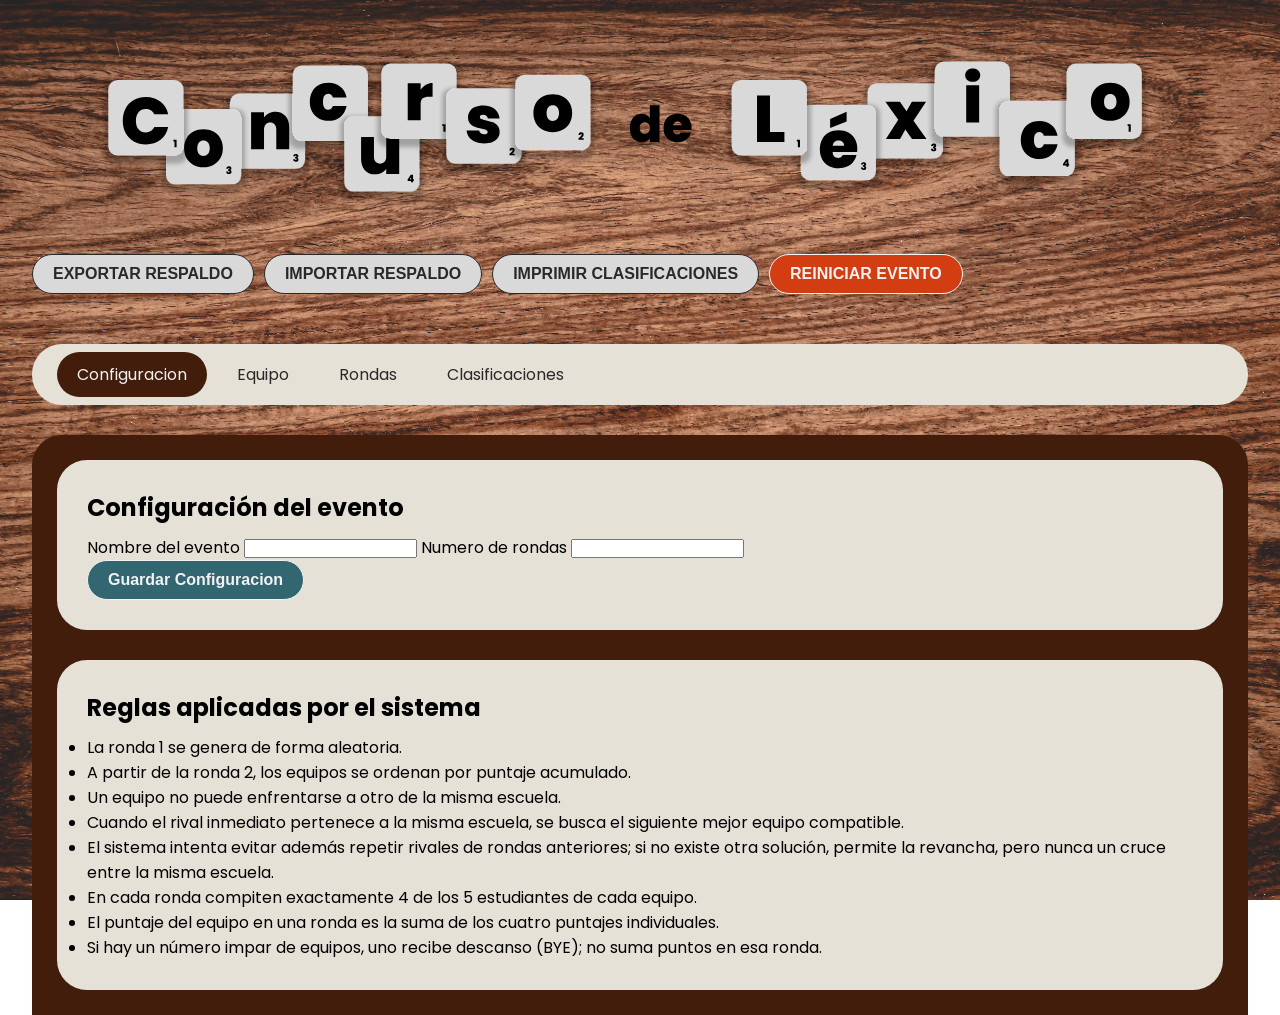
==== configuracion/configuracion.html @ e2d1cf9e "Primera parte de configuración" ====
<!DOCTYPE html>
<html lang="es">
<head>
    <meta charset="UTF-8">
    <meta name="viewport" content="width=device-width, initial-scale=1.0">
    <title>configuración - Concurso de Léxico</title>
    <link rel="stylesheet" href="../css/style.css"> 

</head>
<body>
    <div class="root">
        <div class="title">
            <img src="../imagen/title.svg" alt="">
        </div>

        <div class="main-buttons">
            <button class="button default-button">EXPORTAR RESPALDO</button>
            <button class="button default-button">IMPORTAR RESPALDO</button>
            <button class="button default-button">IMPRIMIR CLASIFICACIONES</button>
            <button class="button danger-button">REINICIAR EVENTO</button>
        </div>

        <div class="content-container">
            <div class="switcher tab-switcher">
                <a class="active" href="#">Configuracion</a>
                <a href="#">Equipo</a>
                <a href="#">Rondas</a>
                <a href="#">Clasificaciones</a>
            </div>

            <div class="content">
                <div class="card">
                    <h2>Configuración del evento</h2>
                    <form>
                        <label>Nombre del evento</label>
                        <input type="text">
                        <label>Numero de rondas</label>
                        <input type="text">
                        <br>     
                        <button class="button accent-button">Guardar Configuracion</button>
                    </form>
                </div>

            <div class="card">
                <h2>Reglas aplicadas por el sistema</h2>
                <ul>
                    <li>La ronda 1 se genera de forma aleatoria.</li>
                    <li>A partir de la ronda 2, los equipos se ordenan por puntaje acumulado.</li>
                    <li>Un equipo no puede enfrentarse a otro de la misma escuela.</li>
                    <li>Cuando el rival inmediato pertenece a la misma escuela, se busca el siguiente mejor equipo compatible.</li>
                    <li>El sistema intenta evitar además repetir rivales de rondas anteriores; si no existe otra solución, permite la revancha, pero nunca un cruce entre la misma escuela.</li>
                    <li>En cada ronda compiten exactamente 4 de los 5 estudiantes de cada equipo.</li>
                    <li>El puntaje del equipo en una ronda es la suma de los cuatro puntajes individuales.</li>
                    <li>Si hay un número impar de equipos, uno recibe descanso (BYE); no suma puntos en esa ronda.</li>
                </ul>
            </div>
        </div>
    </div>
</body>
</html>
---- css/style.css ----
@import url('https://fonts.googleapis.com/css2?family=Poppins:ital,wght@0,100;0,200;0,300;0,400;0,500;0,600;0,700;0,800;0,900;1,100;1,200;1,300;1,400;1,500;1,600;1,700;1,800;1,900&display=swap');

* {
  margin: 0;
  padding: 0;
  box-sizing: border-box;
}

body {
  font-family: "Poppins", Arial, sans-serif;
  font-size: var(--base-font-size);
  background-image: url("../imagen/wood.jpg");
  background-size: cover;
  background-position: center;
  background-repeat: no-repeat;
  background-attachment: fixed;

  overflow-x: hidden;
}


:root {
  /* Colors */
  --primary-color: #421D0B;
  --secondary-color: #E5E1D7;
  --foreground-color: #D9D9D9;
  --accent-color: #326771;
  --danger-color: #D23E11;
  --white-color: #F2F2F2;
  --black-color: #292929;

  /* Border Radius */
  --border-radius: 1.875rem;
  --button-border-radius: 6.25rem;
  --input-border-radius: 0.3125rem;
  --lexico-card-border-radius: 0.3125rem;
  --chip-border-radius: 0.625rem;

  /* Gaps */
  --content-gap: 1.875rem;
  --switcher-gap: 0.625rem;
  --card-gap: 0.625rem;
  --form-gap: 0.625rem;
  --podium-gap: 0.625rem;
  --positions-gap: 0.3125rem;
  --round-detail-gap: 0.625rem;

  /* Padding */
  --card-padding: 1.875rem;
  --content-padding: 1.5625rem;
  --switcher-padding-x: var(--content-padding);
  --switcher-padding-y: 0.5rem;
  --buttonX-padding: 1.25rem;
  --buttonY-padding: 0.625rem;
  --input-padding: 0.3125rem;
  --podium-padding: 0.3125rem;
  --position-card-padding: 0.625rem;
  --chip-padding: 0.625rem;

  /* Font Sizes */
  --xs-font-size: 0.75rem;
  --base-font-size: 1rem;
  --lg-font-size: 1.5rem;
  --xl-font-size: 2rem;
  --card-title-font-size: 1.875rem;
  --podium-number-font-size: 6rem;
}

/* Base styles */
p {
  color: var(--black-color);
  font-size: var(--base-font-size);
}

/* Utilities */
.text-xs {
  font-size: var(--xs-font-size);
}

.text-base {
  font-size: var(--base-font-size);
}

.text-lg {
  font-size: var(--lg-font-size);
}

.text-xl {
  font-size: var(--xl-font-size);
}

.text-bold {
  font-weight: bold;
}

/* Components */
.root {
  display: flex;
  flex-direction: column;
  gap: 50px;

  min-height: 100vh;
  height: 100%;

  padding: 3rem 2rem 0rem 2rem;
}

.title {
  display: flex;
  justify-content: center;
  align-items: center;
}

.title > img {
  width: 100%;
  height: 100%;
  object-fit: cover;
}

.button {
  --background-color: var(--foreground-color);
  --text-color: var(--black-color);
  --border-color: var(--black-color);
  
  font-size: var(--base-font-size);
  font-weight: bold;
  color: var(--text-color);
  padding: var(--buttonY-padding) var(--buttonX-padding);
  border-radius: var(--button-border-radius);
  border: 1px solid var(--border-color);
  background-color: var(--background-color);
}

.button:hover {
  filter: brightness(0.9);
  cursor: pointer;
}

.default-button {
  --background-color: var(--foreground-color);
  --text-color: var(--black-color);
  --border-color: var(--black-color);
}

.accent-button {
  --background-color: var(--accent-color);
  --text-color: var(--white-color);
  --border-color: var(--white-color);
}

.danger-button {
  --background-color: var(--danger-color);
  --text-color: var(--white-color);
  --border-color: var(--white-color);
}

.main-buttons {
  display: flex;
  gap: var(--switcher-gap);
}

.switcher {
  --background-color: var(--secondary-color);
  --active-background-color: var(--primary-color);
  --text-color: var(--black-color);
  --active-text-color: var(--white-color);
  
  display: flex;
  gap: var(--switcher-gap);
  padding: var(--switcher-padding-y) var(--switcher-padding-x);
  background-color: var(--background-color);
  border-radius: var(--border-radius);
}

.tab-switcher {
  --background-color: var(--secondary-color);
  --active-background-color: var(--primary-color);
  --text-color: var(--black-color);
  --active-text-color: var(--white-color);
}

.content-switcher {
  --background-color: var(--secondary-color);
  --active-background-color: var(--primary-color);
  --text-color: var(--black-color);
  --active-text-color: var(--white-color);
}

.switcher > button, .switcher > a {
  border-radius: var(--border-radius);
  color: var(--text-color);
  background-color: var(--background-color);

  font-size: inherit;
  font-weight: inherit;
  font-family: inherit;
  line-height: inherit;

  border: 0;

  padding: var(--buttonY-padding) var(--buttonX-padding);

  text-decoration: none;
}

.switcher > button:hover, .switcher > a:hover {
  background-color: color-mix(in srgb, var(--background-color) 30%, var(--active-background-color) 70%);
  color: var(--active-text-color);
  cursor: pointer;
}

.switcher > button.active, .switcher > a.active {
  background-color: var(--active-background-color);
  color: var(--active-text-color);
}

.content-container {
  display: flex;
  flex-direction: column;
  flex: 1;
  gap: var(--content-gap);
}

.content {
  display: flex;
  flex-direction: column;
  gap: var(--content-gap);
  padding: var(--content-padding);
  flex: 1;

  border-radius: var(--border-radius) var(--border-radius) 0 0;

  background-color: var(--primary-color);
}

.card {
  display: flex;
  flex-direction: column;
  gap: var(--card-gap);
  padding: var(--card-padding);

  border-radius: var(--border-radius);

  background-color: var(--secondary-color);
}
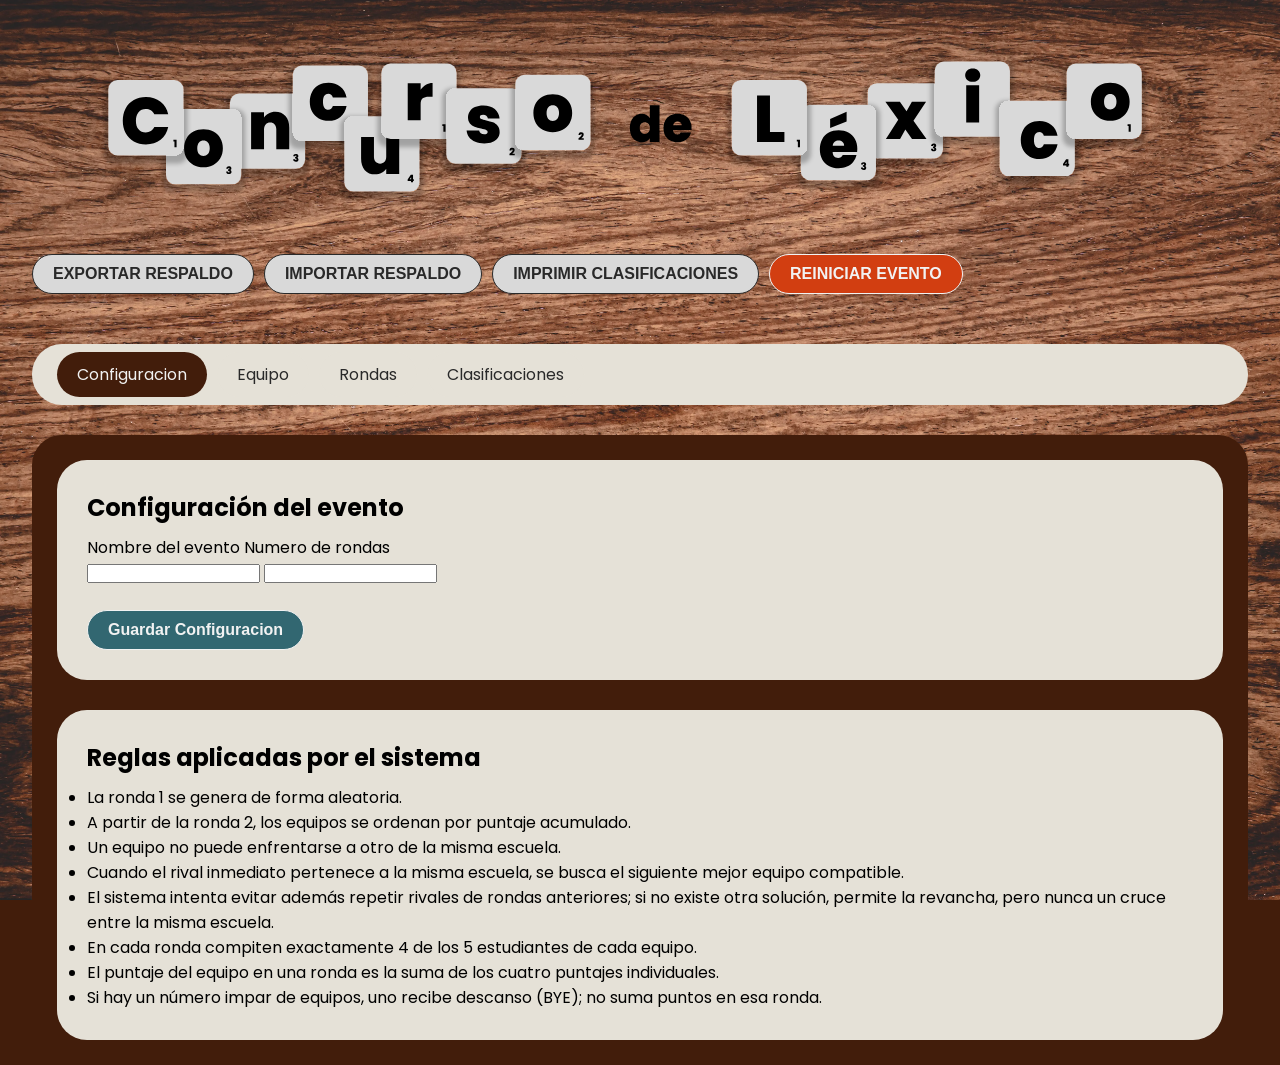
==== commit 8670e987: "Documento js y css" ====
--- a/configuracion/configuracion.html
+++ b/configuracion/configuracion.html
@@ -33,11 +33,13 @@
                     <h2>Configuración del evento</h2>
                     <form>
                         <label>Nombre del evento</label>
-                        <input type="text">
                         <label>Numero de rondas</label>
-                        <input type="text">
-                        <br>     
-                        <button class="button accent-button">Guardar Configuracion</button>
+                        <br>
+                        <input type="text" id="nameEvent">
+                        <input type="number" id="totalRounds">
+                        <br> 
+                        <br>    
+                        <button class="button accent-button" id="btnConfiguration">Guardar Configuracion</button>
                     </form>
                 </div>
 
@@ -56,5 +58,6 @@
             </div>
         </div>
     </div>
+    <script type="module" src="../configuracion.js"></script>
 </body>
 </html>
--- a/css/style.css
+++ b/css/style.css
@@ -1,4 +1,4 @@
-@import url('https://fonts.googleapis.com/css2?family=Poppins:ital,wght@0,100;0,200;0,300;0,400;0,500;0,600;0,700;0,800;0,900;1,100;1,200;1,300;1,400;1,500;1,600;1,700;1,800;1,900&display=swap');
+@import url("https://fonts.googleapis.com/css2?family=Poppins:ital,wght@0,100;0,200;0,300;0,400;0,500;0,600;0,700;0,800;0,900;1,100;1,200;1,300;1,400;1,500;1,600;1,700;1,800;1,900&display=swap");
 
 * {
   margin: 0;
@@ -9,24 +9,25 @@
 body {
   font-family: "Poppins", Arial, sans-serif;
   font-size: var(--base-font-size);
-  background-image: url("../imagen/wood.jpg");
+  background-image: url("../imagen/wood.webp");
   background-size: cover;
   background-position: center;
   background-repeat: no-repeat;
   background-attachment: fixed;
 
+  background-color: var(--primary-color);
+
   overflow-x: hidden;
 }
-
 
 :root {
   /* Colors */
-  --primary-color: #421D0B;
-  --secondary-color: #E5E1D7;
-  --foreground-color: #D9D9D9;
+  --primary-color: #421d0b;
+  --secondary-color: #e5e1d7;
+  --foreground-color: #d9d9d9;
   --accent-color: #326771;
-  --danger-color: #D23E11;
-  --white-color: #F2F2F2;
+  --danger-color: #d23e11;
+  --white-color: #f2f2f2;
   --black-color: #292929;
 
   /* Border Radius */
@@ -35,6 +36,7 @@
   --input-border-radius: 0.3125rem;
   --lexico-card-border-radius: 0.3125rem;
   --chip-border-radius: 0.625rem;
+  --podium-border-radius: 0.625rem;
 
   /* Gaps */
   --content-gap: 1.875rem;
@@ -93,6 +95,10 @@
   font-weight: bold;
 }
 
+.text-center {
+  text-align: center;
+}
+
 /* Components */
 .root {
   display: flex;
@@ -121,7 +127,7 @@
   --background-color: var(--foreground-color);
   --text-color: var(--black-color);
   --border-color: var(--black-color);
-  
+
   font-size: var(--base-font-size);
   font-weight: bold;
   color: var(--text-color);
@@ -157,6 +163,8 @@
 .main-buttons {
   display: flex;
   gap: var(--switcher-gap);
+
+  overflow-x: auto;
 }
 
 .switcher {
@@ -164,12 +172,14 @@
   --active-background-color: var(--primary-color);
   --text-color: var(--black-color);
   --active-text-color: var(--white-color);
-  
+
   display: flex;
   gap: var(--switcher-gap);
   padding: var(--switcher-padding-y) var(--switcher-padding-x);
   background-color: var(--background-color);
   border-radius: var(--border-radius);
+
+  overflow-x: auto;
 }
 
 .tab-switcher {
@@ -186,7 +196,8 @@
   --active-text-color: var(--white-color);
 }
 
-.switcher > button, .switcher > a {
+.switcher > button,
+.switcher > a {
   border-radius: var(--border-radius);
   color: var(--text-color);
   background-color: var(--background-color);
@@ -203,13 +214,19 @@
   text-decoration: none;
 }
 
-.switcher > button:hover, .switcher > a:hover {
-  background-color: color-mix(in srgb, var(--background-color) 30%, var(--active-background-color) 70%);
+.switcher > button:hover,
+.switcher > a:hover {
+  background-color: color-mix(
+    in srgb,
+    var(--background-color) 30%,
+    var(--active-background-color) 70%
+  );
   color: var(--active-text-color);
   cursor: pointer;
 }
 
-.switcher > button.active, .switcher > a.active {
+.switcher > button.active,
+.switcher > a.active {
   background-color: var(--active-background-color);
   color: var(--active-text-color);
 }
@@ -242,4 +259,17 @@
   border-radius: var(--border-radius);
 
   background-color: var(--secondary-color);
-}+}
+
+/* Print */
+@media print {
+  body {
+    background: #FFFFFF;
+  }
+
+  .main-buttons,
+  .switcher,
+  .no-print {
+    display: none;
+  }
+}
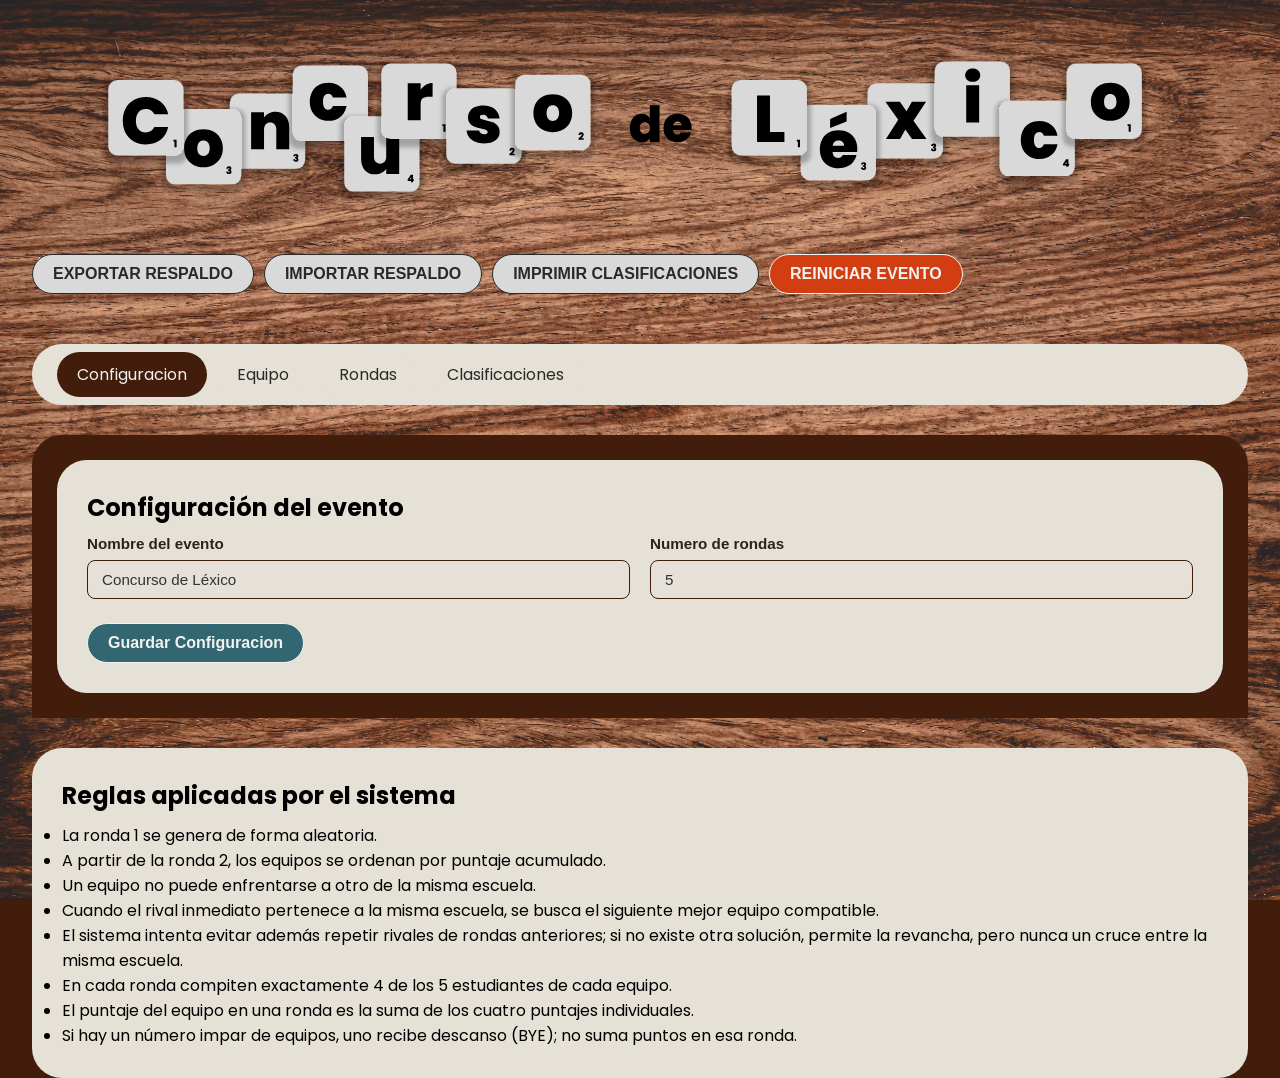
==== commit 54f460c0: "Funcionalidades en configuración" ====
--- a/configuracion/configuracion.html
+++ b/configuracion/configuracion.html
@@ -5,6 +5,10 @@
     <meta name="viewport" content="width=device-width, initial-scale=1.0">
     <title>configuración - Concurso de Léxico</title>
     <link rel="stylesheet" href="../css/style.css"> 
+    <link rel="stylesheet" href="configuracion.css"> 
+
+    <script type="module" src="configuracion.js"></script>
+    <script type="module" src="../js/main-buttons.js"></script>
 
 </head>
 <body>
@@ -14,34 +18,40 @@
         </div>
 
         <div class="main-buttons">
-            <button class="button default-button">EXPORTAR RESPALDO</button>
-            <button class="button default-button">IMPORTAR RESPALDO</button>
-            <button class="button default-button">IMPRIMIR CLASIFICACIONES</button>
-            <button class="button danger-button">REINICIAR EVENTO</button>
+            <button id="export-button" class="button default-button">EXPORTAR RESPALDO</button>
+            <button id="import-button" class="button default-button">IMPORTAR RESPALDO</button>
+            <button id="print-button" class="button default-button">IMPRIMIR CLASIFICACIONES</button>
+            <button id="reset-button" class="button danger-button">REINICIAR EVENTO</button>
         </div>
 
         <div class="content-container">
             <div class="switcher tab-switcher">
                 <a class="active" href="#">Configuracion</a>
-                <a href="#">Equipo</a>
-                <a href="#">Rondas</a>
-                <a href="#">Clasificaciones</a>
+                <a href="../equipos/equipos.html">Equipo</a>
+                <a href="../rondas/rondas.html">Rondas</a>
+                <a href="../clasificacion/clasificacion.html">Clasificaciones</a>
             </div>
 
             <div class="content">
                 <div class="card">
                     <h2>Configuración del evento</h2>
-                    <form>
-                        <label>Nombre del evento</label>
-                        <label>Numero de rondas</label>
-                        <br>
-                        <input type="text" id="nameEvent">
-                        <input type="number" id="totalRounds">
-                        <br> 
-                        <br>    
-                        <button class="button accent-button" id="btnConfiguration">Guardar Configuracion</button>
+                    <form id="formConfiguration">
+                        <div class="form-row">
+                            <div class="input-group">
+                                <label for="nameEvent">Nombre del evento</label>
+                                <input type="text" id="nameEvent" placeholder="Concurso de Lexico">
+                            </div>
+                            <div class="input-group">
+                                <label for="totalRounds">Numero de rondas</label>
+                                <input type="number" id="totalRounds" placeholder="5">
+                            </div>
+
+                        </div>
+                       
+                        <button type="submit" class="button accent-button">Guardar Configuracion</button>
                     </form>
                 </div>
+            </div>
 
             <div class="card">
                 <h2>Reglas aplicadas por el sistema</h2>
@@ -58,6 +68,19 @@
             </div>
         </div>
     </div>
-    <script type="module" src="../configuracion.js"></script>
+
+    <div id="custom-modal" class="modal-overlay hidden">
+        <div class="modal-card">
+            <h3 id="modal-title">Confirmar acción</h3>
+            <p id="modal-message">¿Estás seguro de que deseas guardar la configuración?</p>
+            
+            <div class="modal-actions">
+                <button id="modal-cancel-btn" class="button default-button">Cancelar</button>
+                <button id="modal-confirm-btn" class="button accent-button">Aceptar</button>
+            </div>
+        </div>
+    </div>
+    
+    
 </body>
 </html>
--- a/configuracion/configuracion.css
+++ b/configuracion/configuracion.css
@@ -0,0 +1,89 @@
+/* Fila que coloca los inputs lado a lado */
+.form-row {
+    display: flex;
+    gap: 20px;
+    margin-bottom: 24px;
+}
+
+/* Contenedor individual de label + input */
+.input-group {
+    flex: 1;
+    display: flex;
+    flex-direction: column;
+}
+
+/* Estilos de las etiquetas */
+.input-group label {
+    font-size: 0.95rem;
+    font-weight: 600;
+    color: #2b231d;
+    margin-bottom: 8px;
+}
+
+/* Estilos de las cajas de texto */
+.input-group input {
+    width: 100%;
+    padding: 10px 14px;
+    font-size: 0.95rem;
+    border: 1px solid #421d0b;
+    border-radius: 8px;
+    background-color: #e5e0d8; /* Tono similar a la tarjeta */
+    color: #333;
+    outline: none;
+    box-sizing: border-box;
+}
+
+.input-group input:focus {
+    border-color: #1a100a;
+    box-shadow: 0 0 0 2px rgba(74, 59, 50, 0.2);
+}
+
+/* Fondo oscuro semitransparente */
+.modal-overlay {
+    position: fixed;
+    top: 0;
+    left: 0;
+    width: 100vw;
+    height: 100vh;
+    background-color: rgba(0, 0, 0, 0.5);
+    display: flex;
+    align-items: center;
+    justify-content: center;
+    z-index: 1000;
+}
+
+/* Ocultar modal */
+.hidden {
+    display: none !important;
+}
+
+/* Tarjeta del Modal */
+.modal-card {
+    background-color: #f3efe6; /* Fondo beige claro */
+    border: 15px solid #421d0b; /* Marco café oscuro */
+    border-radius: 16px;       /* Esquinas redondeadas suaves */
+    padding: 24px;
+    width: 90%;
+    max-width: 420px;
+    box-shadow: 0 8px 20px rgba(0, 0, 0, 0.35); /* Sombra para darle profundidad */
+    text-align: center;
+}
+.modal-card h3 {
+    margin-top: 0;
+    color: #2b231d;
+    font-size: 1.25rem;
+}
+
+.modal-card p {
+    color: #4a3b32;
+    font-size: 0.95rem;
+    margin: 16px 0 24px 0;
+    white-space: pre-line; /* Permite saltos de línea */
+}
+
+/* Botones del modal */
+.modal-actions {
+    display: flex;
+    justify-content: flex-end;
+    gap: 12px;
+}
